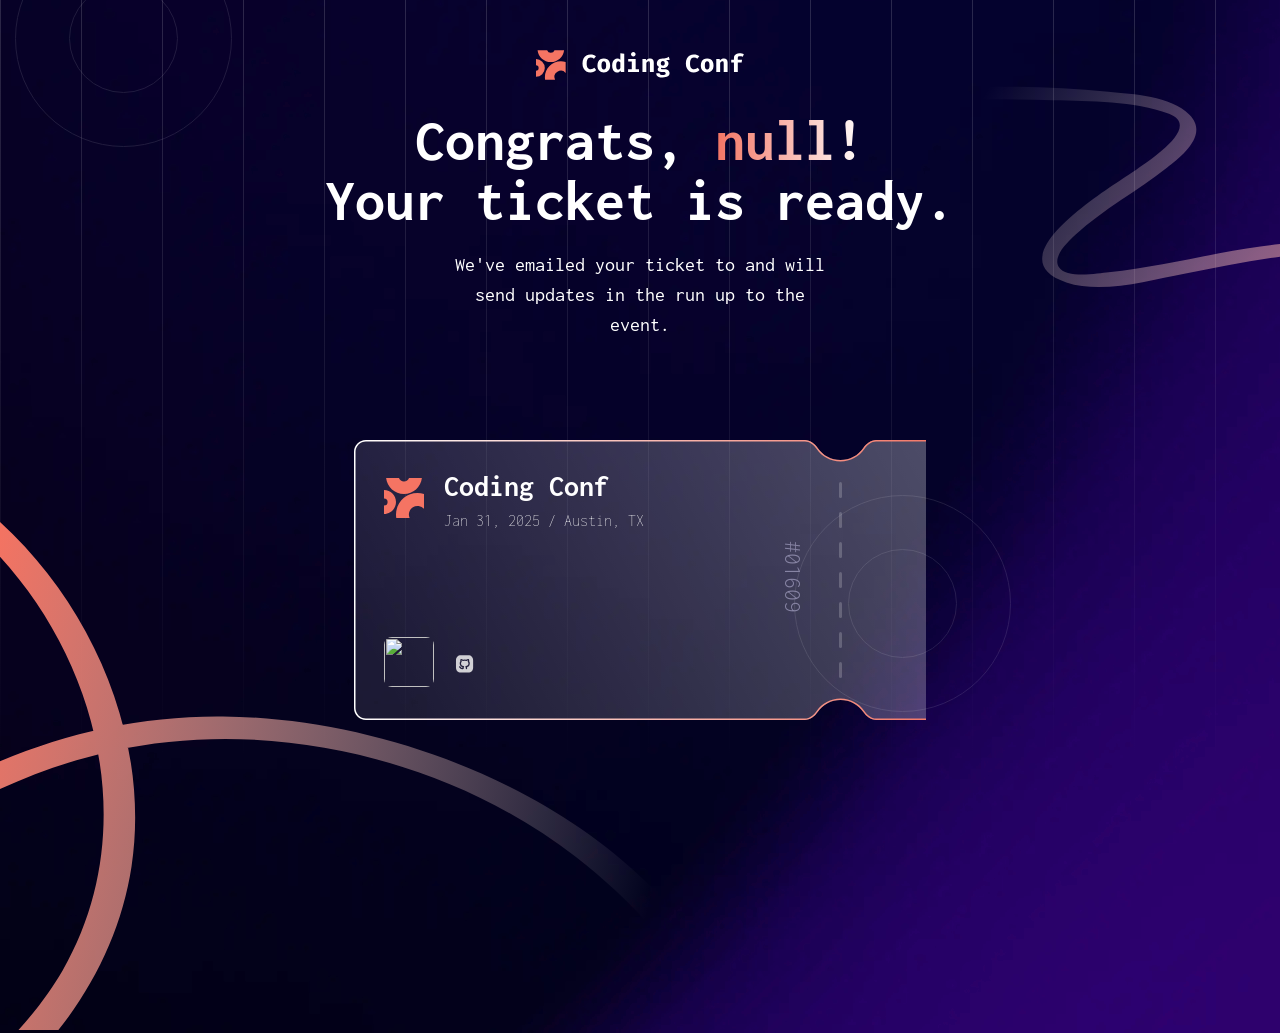
==== generate.html @ 79e79a93 "first commit" ====
<!DOCTYPE html>
<html lang="en">
<head>
  <meta charset="UTF-8">
  <meta name="viewport" content="width=device-width, initial-scale=1.0"> <!-- displays site properly based on user's device -->
  <link rel="preconnect" href="https://fonts.googleapis.com">
  <link rel="preconnect" href="https://fonts.gstatic.com" crossorigin>
  <link href="https://fonts.googleapis.com/css2?family=Inconsolata:wght@200..900&display=swap" rel="stylesheet">
  <link rel="icon" type="image/png" sizes="32x32" href="./assets/images/favicon-32x32.png">
  <link rel="stylesheet" href="./css/style.css">
  <title> Conference ticket generator</title>

</head>
<body class="main">

    <div class="svg-container svg-half-top">
      <img src="./assets/images/pattern-circle.svg" />
    </div>
    <div class="svg-container">
      <img src="./assets/images/pattern-lines.svg" />
    </div>

    <div class="conf-logo">
      <img src="./assets/images/logo-full.svg" />
   </div>

    <div class="svg-container svg-right-top">
      <img src="./assets/images/pattern-squiggly-line-top.svg" />
    </div>
    <div class="svg-half-bottom-title">
      <img src="./assets/images/pattern-squiggly-line-bottom.svg" />
    </div>
     <!-- Generated tickets starts -->
    <div>
      <h2 class="titleticket">Congrats, <span class="ticketowner" id="fullusername">Jonathan Kristoff!</span> <br> Your ticket is ready.</h2>
      <p class="subtitleticket"> We've emailed your ticket to  <span class="ticketemail" id="userticketemail">Jonathan@gmail.com</span> and will send updates in the run up to the event.</p>
    </div>

    <div class="svg-container svg-middle-ticket">
      <img src="./assets/images/pattern-circle.svg" />
    </div>

    <div class="ticket">
      <!-- <img src="./assets/images/pattern-ticket.svg"> -->

      <div class="ticket-heading">
        <div>
            <img src="./assets/images/logo-mark.svg">
           
        </div>
        <div>
          <p class="ticket-title">Coding Conf</p>
          <p class="ticket-date" id="ticket-date"> Jan 31, 2025 / Austin, TX</p>
        </div>
    </div>

    <div class="users-details">
      <div>
          <img src="./assets/images/image-avatar.jpg" class="user-image" id="ticketuserimage">
      </div>
      <div>
        <p class="gitname" id="ticketusername">Jonathan Kristoff</p>
        <div class="gitaccount"><img src="./assets/images/icon-github.svg"> <p id="userticketgit">@jonathankristoff0101</p></div>
      </div>
    </div>

    <div class="genid">
      <p class="gennum">#01609</p>
    </div>
    </div>
 
 <script src="./js/script.js"></script>
</body>
</html>
---- css/style.css ----
body{
    margin: 0;
    overflow-x: hidden;
    color: #fff;
    font-family: "Inconsolata", serif;
}

.main{
    background-image: url("../assets/images/background-desktop.png");
    background-position: center;
  background-repeat: no-repeat;
  background-size:auto;
}

.svg-container{
    position: absolute;
    width: 100%;
    z-index: -1;
}

.svg-half-top{
    top: -70px;
    left: 15px;
}

.conf-logo{
    width: 100%;
    display: flex;
    justify-content: center;
    padding-top: 50px
}

.svg-right-top{
    
    text-align: end;
   
}

.title{

    font-size: 60px;
    text-align: center;
    padding-top: 30px;
    line-height: 80px;
    width: 55%;
    margin: auto;
}

.subtitle{
    font-size: 20px;
    text-align: center;
}

h2, p{
    margin: 0;
}

.formsection{
    width: 32%;
    margin:  auto;
    padding-top: 100px
}

#upload-file{
    display: none;
}

#upload-div{
    border: 1px dashed #fff;
    border-radius: 5px;
    height: 150px;
    background-color: hsl(248deg 59.21% 22.72%);
}

.form-label{
    font-size: 20px;
    padding-bottom: 20px;
}

#upload-icon{
    display: flex;
    justify-content: center;
    padding-top: 30px;
    flex-direction: column;
    align-items: center;
}

.uploadsvg{
    background-color: hsl(245, 19%, 35%);
    padding: 10px;
    border-radius: 5px;
}

#previewimg{
    height: 50px;
    width: 50px;
    object-fit: cover; 
  image-rendering: auto; 
  border-radius: 8px;

}

.imgbtn{
    background-color: hsl(245, 19%, 35%);
    border: none;
    color: hsl(252, 6%, 83%);
    padding: 5px;
    border-radius: 5px;
    font-size: 10px;
    font-family: "Inconsolata", serif;
}

.uploadtext{
    margin-top: 20px;
}

#divbtn{
    margin-top: 20px;
}

.instruction{
    margin-top: 10px;
    display: flex;
    gap: 10px;
}

.formfield{
    margin: 20px 0;
}

.forminput{
   height: 45px;
   background-color: hsl(248deg 59.21% 22.72%);
   border-radius: 5px;
   width: 95%;
   border: 1px solid hsl(252, 6%, 83%);
   margin-top: 10px;
}

.uploads{
    margin-bottom: 40px;
}

.generate{
    width: 100%;
    background-color: hsl(7, 71%, 60%);
    padding: 15px;
    border-radius: 8px;
    font-family: "Inconsolata", serif;
    font-weight: 700;
    font-size: 20px;
}

input{
    color:#fff;
    font: 1em/1.25em "Inconsolata", serif;
    padding-left: 20px;
}

input::placeholder {
    color: #fff;
    font: 1em/1.25em "Inconsolata", serif;
  }

.svg-half-bottom{
    position: absolute;
    top: 700px;
    z-index: -1;
}

.svg-half-bottom-title{
    position: absolute;
    top: 500px;
}

.svg-middle{
    left: 70%;
    top: 75%;
}

.svg-middle-ticket{
    left: 62%;
    top: 55%;
}

.subtitleticket{
    width: 30%;
    margin: auto;
    text-align: center;
    font-size: 20px;
    line-height: 30px;
}

.titleticket{
   margin-bottom: 20px;
    font-size: 60px;
    text-align: center;
    padding-top: 30px;
    line-height: 60px
}

.ticketowner{
    background: linear-gradient(to right, hsl(7, 86%, 67%),hsl(0, 0%, 100%));
      background-clip: text;
      color: transparent;

}

.ticketemail{
    color: hsl(7, 88%, 67%);
}

.ticket{
    background: url("../assets/images/pattern-ticket.svg") no-repeat;
    width: 40%;
    margin: 100px auto;
    height: 300px;
    padding: 30px;
    position: relative;
}

.ticket-heading{
    display: flex;
    gap: 20px;
    align-items: center;
}

.ticket-title{
    font-size: 30px;
    font-weight: 700;
    margin-bottom: 10px;
}

.ticket-date{
    font-weight: 200;
}

.users-details{
    position: absolute;
    bottom: 110px;
    display: flex;
    gap: 20px;
    align-items: center;
}

.user-image{
  

    height: 50px;
    width: 50px;
    object-fit: cover; 
  image-rendering: auto; 
  border-radius: 8px;
}

.gitaccount{
    display: flex;
    gap: 10px;
    align-items: center;
}

.gitnaame{
    font-size: 24px;
    font-weight: 300;
    margin-bottom: 5px;
}

.genid{
    position: absolute;
    right: 120px;
    top: 28%;
}

.gennum{
    font-size: 24px;
    font-weight: 300;
    color:  hsl(245, 15%, 58%);
    writing-mode: vertical-rl;
}

.show{
    display: block;
}

.hide{
    display: none;
}



@media (max-width: 375px) {
    .title {
        font-size: 24px;
        text-align: center;
        padding: 30px 30px 10px 30px;
        line-height: 34px;
        width: 80%;
    }

    .subtitle {
        font-size: 14px;
        text-align: center;
        width: 70%;
        margin: auto;
    }

    .formsection {
        width: 90%;
        margin: auto;
        padding-top: 50px;
    }

    .svgsmall{
        width: 40%;
    }

    .svg-right-top {
        text-align: end;
        top: 30px;
        right: 0;
    }

    .nosvg{
        display: none;
    }
  }
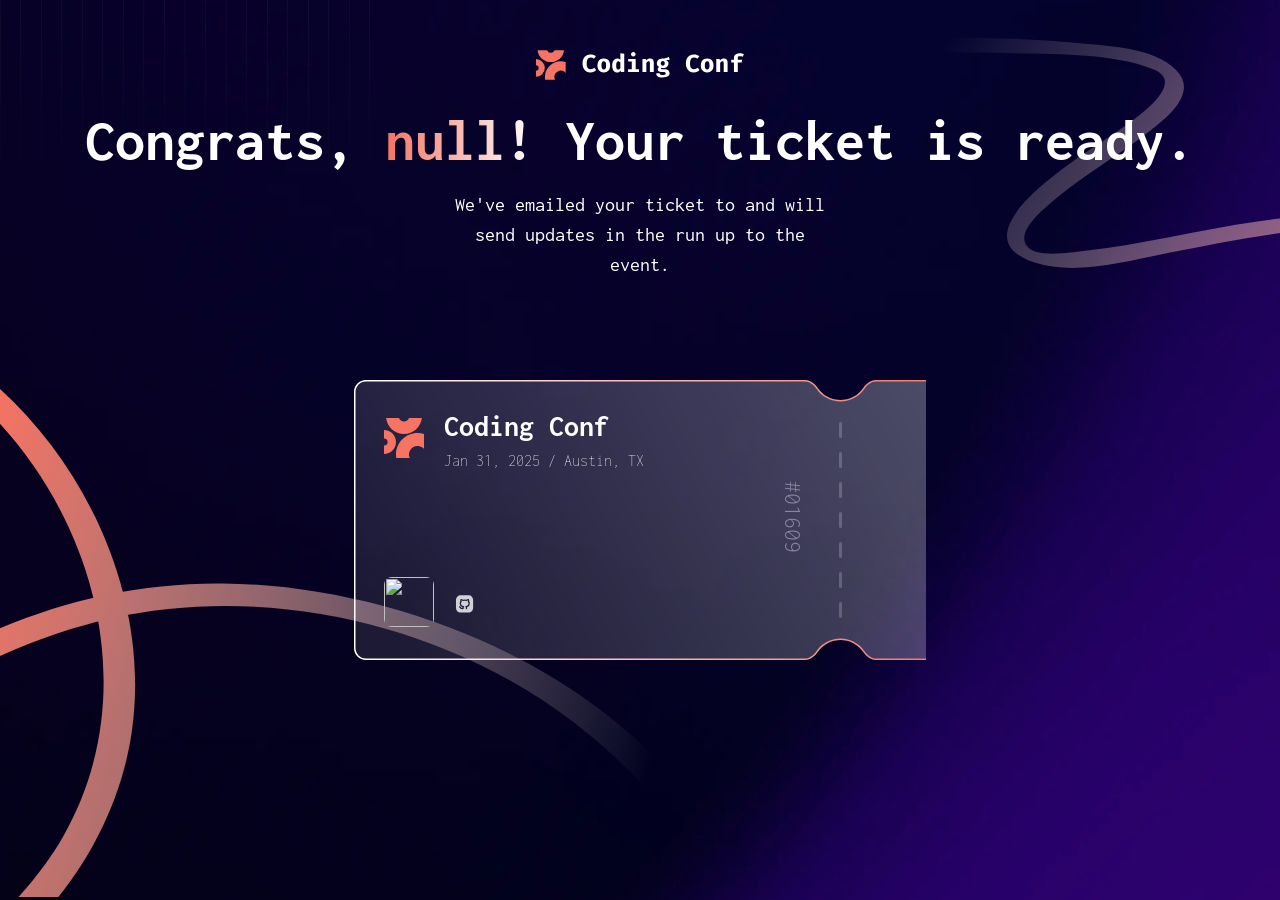
==== commit 7fb6572a: "style edits" ====
--- a/generate.html
+++ b/generate.html
@@ -13,11 +13,11 @@
 </head>
 <body class="main">
 
-    <div class="svg-container svg-half-top">
+    <div class="svg-container svg-half-top nosvg">
       <img src="./assets/images/pattern-circle.svg" />
     </div>
     <div class="svg-container">
-      <img src="./assets/images/pattern-lines.svg" />
+      <img src="./assets/images/pattern-lines.svg" class="mobilepattern"/>
     </div>
 
     <div class="conf-logo">
@@ -25,18 +25,18 @@
    </div>
 
     <div class="svg-container svg-right-top">
-      <img src="./assets/images/pattern-squiggly-line-top.svg" />
+      <img src="./assets/images/pattern-squiggly-line-top.svg" class="svgsmall"/>
     </div>
     <div class="svg-half-bottom-title">
-      <img src="./assets/images/pattern-squiggly-line-bottom.svg" />
+      <img src="./assets/images/pattern-squiggly-line-bottom.svg" class="svgsmallticket"/>
     </div>
      <!-- Generated tickets starts -->
     <div>
-      <h2 class="titleticket">Congrats, <span class="ticketowner" id="fullusername">Jonathan Kristoff!</span> <br> Your ticket is ready.</h2>
+      <h2 class="titleticket">Congrats, <span class="ticketowner" id="fullusername">Jonathan Kristoff!</span> Your ticket is ready.</h2>
       <p class="subtitleticket"> We've emailed your ticket to  <span class="ticketemail" id="userticketemail">Jonathan@gmail.com</span> and will send updates in the run up to the event.</p>
     </div>
 
-    <div class="svg-container svg-middle-ticket">
+    <div class="svg-container svg-middle-ticket nosvg">
       <img src="./assets/images/pattern-circle.svg" />
     </div>
 
--- a/css/style.css
+++ b/css/style.css
@@ -170,7 +170,7 @@
 
 .svg-half-bottom-title{
     position: absolute;
-    top: 500px;
+    bottom: 0;
 }
 
 .svg-middle{
@@ -288,7 +288,7 @@
 
 
 
-@media (max-width: 375px) {
+@media (max-width: 991px) {
     .title {
         font-size: 24px;
         text-align: center;
@@ -297,11 +297,27 @@
         width: 80%;
     }
 
+    .titleticket {
+        font-size: 28px;
+        text-align: center;
+        padding: 30px 30px 10px 30px;
+        line-height: 34px;
+        width: 80%;
+    }
+
     .subtitle {
         font-size: 14px;
         text-align: center;
         width: 70%;
         margin: auto;
+    }
+
+    .subtitleticket {
+        font-size: 14px;
+        text-align: center;
+        width: 70%;
+        margin: auto;
+        line-height: 24px;
     }
 
     .formsection {
@@ -314,6 +330,10 @@
         width: 40%;
     }
 
+    .svgsmallticket{
+        width: 100%;
+    }
+
     .svg-right-top {
         text-align: end;
         top: 30px;
@@ -323,4 +343,59 @@
     .nosvg{
         display: none;
     }
+
+    .mobilepattern{
+        width: 370px;
+    }
+
+    .ticket {
+        background: url(../assets/images/pattern-ticket.svg) no-repeat;
+        width: 80%;
+        margin: 50px auto;
+        height: 300px;
+        padding: 30px;
+        position: relative;
+        background-size: contain;
+    }
+  }
+
+  @media (min-width: 992px) and (max-width: 1281px) {
+    .title {
+        font-size: 24px;
+        text-align: center;
+        padding: 30px 30px 10px 30px;
+        line-height: 34px;
+        width: 80%;
+    }
+
+    .subtitle {
+        font-size: 14px;
+        text-align: center;
+        width: 70%;
+        margin: auto;
+    }
+
+    .formsection {
+        width: 90%;
+        margin: auto;
+        padding-top: 50px;
+    }
+
+    .svgsmall{
+        width: 40%;
+    }
+
+    .svg-right-top {
+        text-align: end;
+        top: 30px;
+        right: 0;
+    }
+
+    .nosvg{
+        display: none;
+    }
+
+    .mobilepattern{
+        width: 370px;
+    }
   }
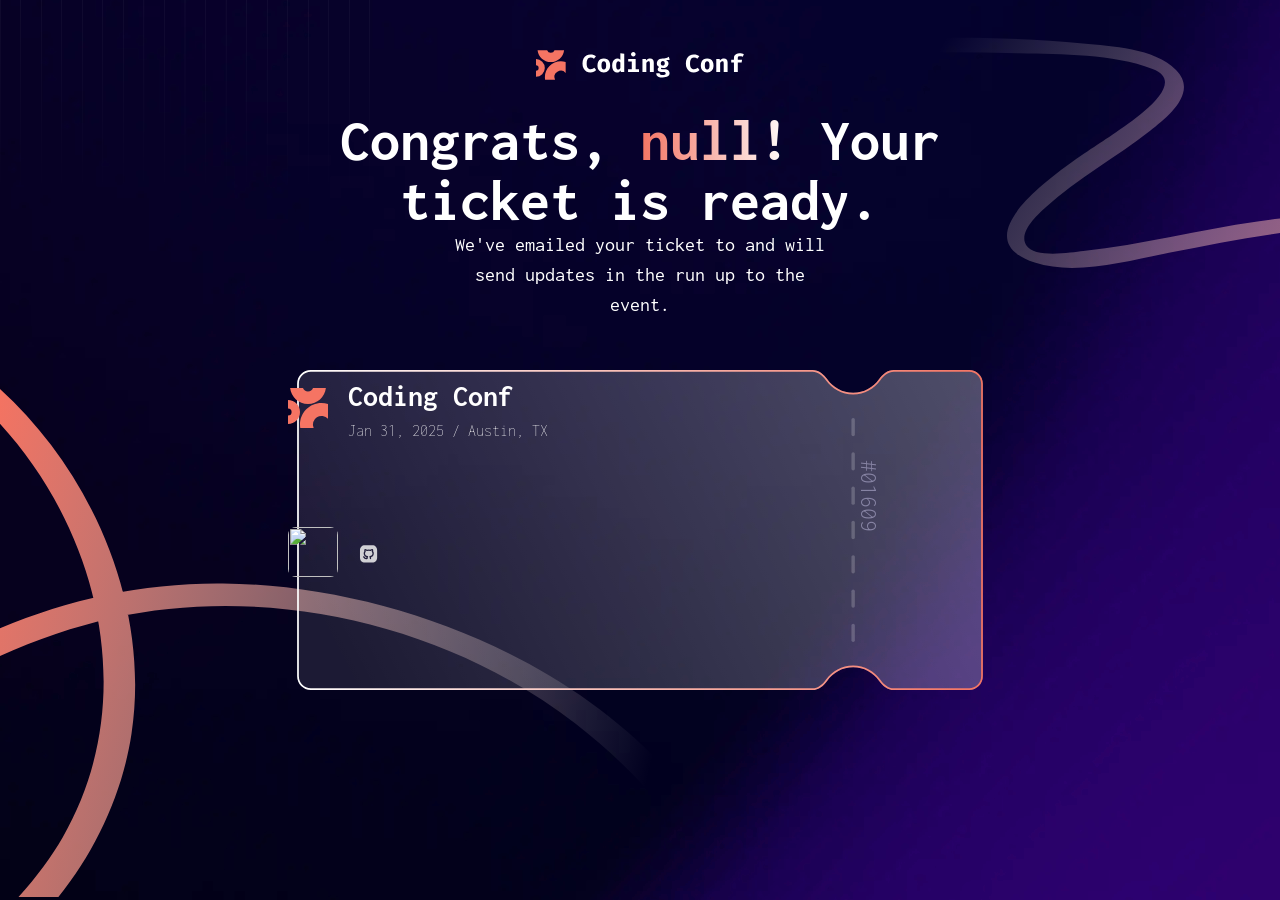
==== commit 02360e75: "styles" ====
--- a/generate.html
+++ b/generate.html
@@ -45,7 +45,7 @@
 
       <div class="ticket-heading">
         <div>
-            <img src="./assets/images/logo-mark.svg">
+            <img src="./assets/images/logo-mark.svg" class="smalllogo">
            
         </div>
         <div>
--- a/css/style.css
+++ b/css/style.css
@@ -99,6 +99,8 @@
   border-radius: 8px;
 
 }
+
+
 
 .imgbtn{
     background-color: hsl(245, 19%, 35%);
@@ -192,11 +194,12 @@
 }
 
 .titleticket{
-   margin-bottom: 20px;
     font-size: 60px;
     text-align: center;
     padding-top: 30px;
-    line-height: 60px
+    line-height: 60px;
+    width: 50%;
+    margin: auto;
 }
 
 .ticketowner{
@@ -217,6 +220,7 @@
     height: 300px;
     padding: 30px;
     position: relative;
+    
 }
 
 .ticket-heading{
@@ -303,6 +307,7 @@
         padding: 30px 30px 10px 30px;
         line-height: 34px;
         width: 80%;
+        margin: auto;
     }
 
     .subtitle {
@@ -326,8 +331,25 @@
         padding-top: 50px;
     }
 
+    .ticket-title {
+        font-size: 18px;
+        font-weight: 700;
+        margin-bottom: 5px;
+    }
+    .ticket-date {
+        font-weight: 200;
+        font-size: 12px;
+    }
     .svgsmall{
         width: 40%;
+    }
+
+    .users-details {
+       
+        display: flex;
+        gap: 20px;
+        align-items: center;
+        margin-top: 15%;
     }
 
     .svgsmallticket{
@@ -350,16 +372,37 @@
 
     .ticket {
         background: url(../assets/images/pattern-ticket.svg) no-repeat;
-        width: 80%;
+        width: 85%;
         margin: 50px auto;
-        height: 300px;
-        padding: 30px;
+        height: 240px;
+        padding: 10px;
         position: relative;
         background-size: contain;
+
+        
+    }
+   
+    .smalllogo{
+        height: 30px;
+    }
+    .genid{
+        position: absolute;
+        right: 7%;
+        top: 18%;
     }
   }
 
   @media (min-width: 992px) and (max-width: 1281px) {
+
+    .ticket {
+        background: url(../assets/images/pattern-ticket.svg) no-repeat center;
+        width: 55%;
+        margin: 50px auto;
+        padding: 10px;
+        position: relative;
+        background-size: contain;
+    }
+
     .title {
         font-size: 24px;
         text-align: center;
@@ -398,4 +441,34 @@
     .mobilepattern{
         width: 370px;
     }
+  }
+
+  @media (min-width: 768px) and (max-width: 992px) {
+
+    .ticket {
+        background: url(../assets/images/pattern-ticket.svg) no-repeat center;
+        width: 85%;
+        margin: 50px auto;
+        padding: 10px;
+        position: relative;
+        background-size: contain;
+    }
+
+    .ticket-heading {
+        display: flex;
+        gap: 20px;
+        align-items: center;
+        left: 40px;
+        margin: 20px 0 0 100px;
+    }
+
+    .users-details {
+        display: flex
+;
+        gap: 20px;
+        align-items: center;
+        
+        bottom: 30px;
+        left: 15%;
+    }
   }
